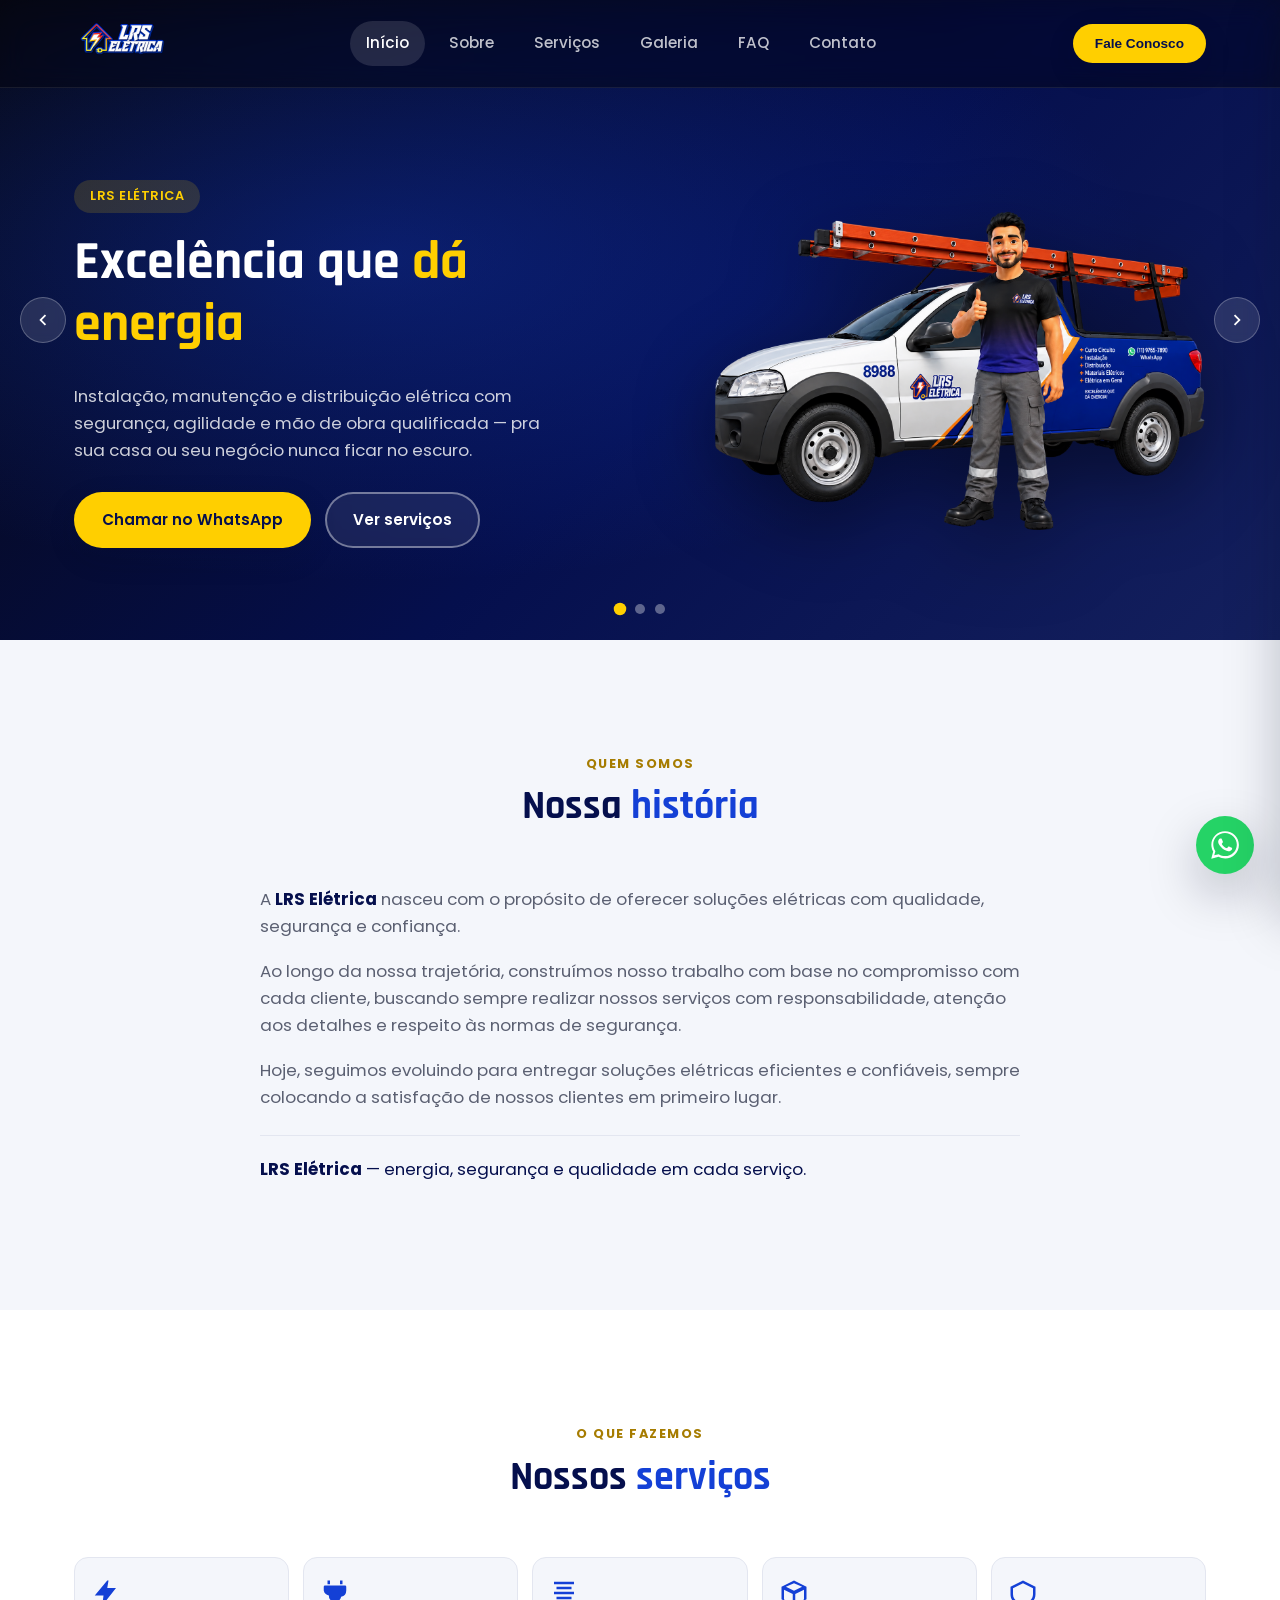
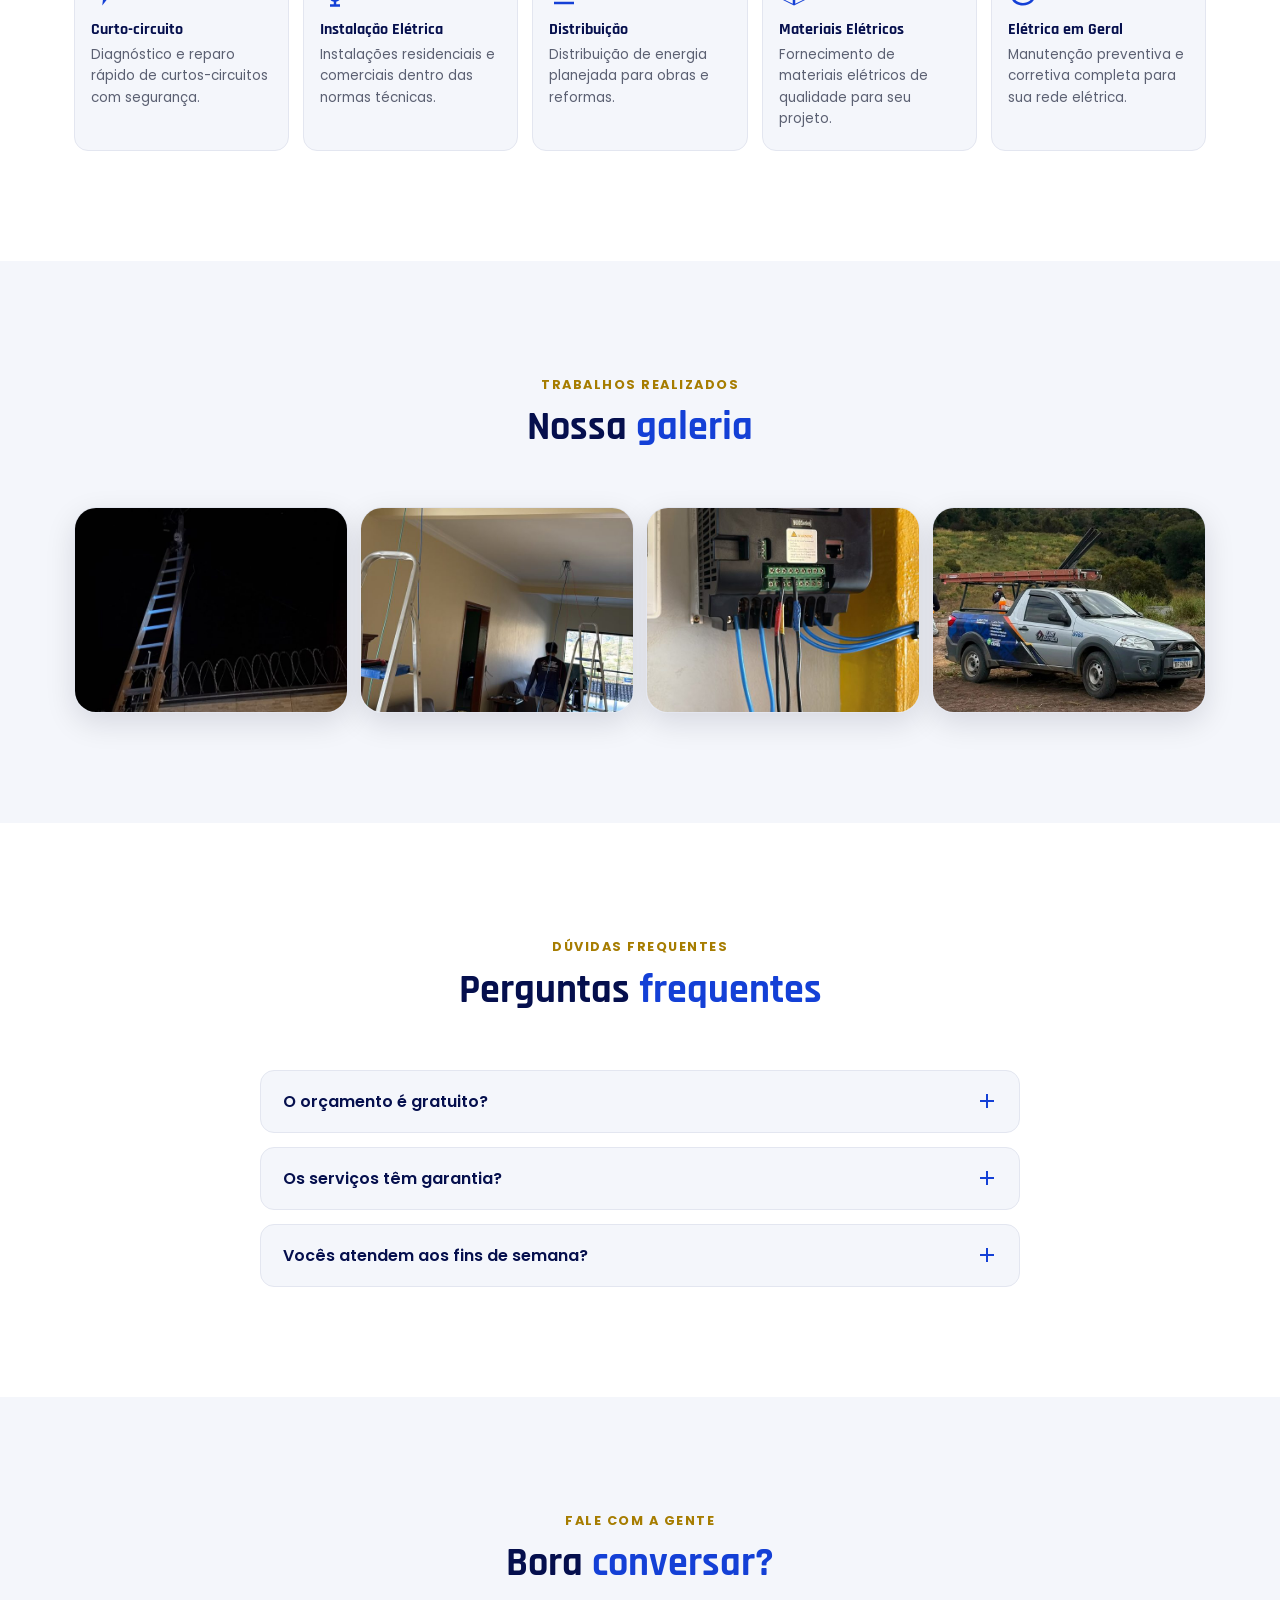
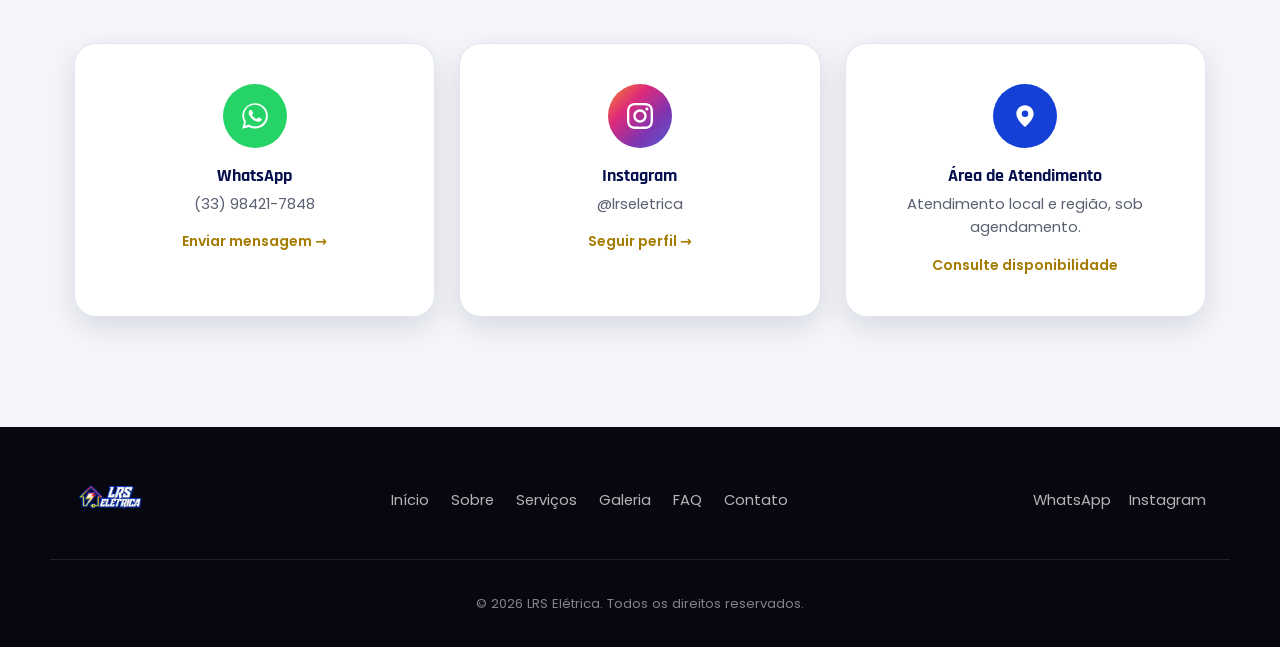
==== index.html @ 7931d1c9 "Site institucional LRS Elétrica" ====
<!DOCTYPE html>
<html lang="pt-BR">
<head>
<meta charset="UTF-8">
<meta name="viewport" content="width=device-width, initial-scale=1.0">
<title>LRS Elétrica — Instalações, Manutenção e Materiais Elétricos</title>
<meta name="description" content="LRS Elétrica: instalação, distribuição, manutenção e materiais elétricos com excelência e segurança. Atendimento residencial e comercial via WhatsApp.">
<link rel="icon" href="assets/favicon.png" type="image/png">
<link rel="apple-touch-icon" href="assets/favicon.png">
<link rel="preconnect" href="https://fonts.googleapis.com">
<link rel="preconnect" href="https://fonts.gstatic.com" crossorigin>
<link href="https://fonts.googleapis.com/css2?family=Poppins:wght@400;500;600;700;800&family=Rajdhani:wght@600;700&display=swap" rel="stylesheet">
<link rel="stylesheet" href="css/style.css">
</head>
<body>

<!-- ===== HEADER ===== -->
<header class="header" id="header">
  <div class="container header__inner">
    <a href="#inicio" class="brand" aria-label="LRS Elétrica — início">
      <img src="assets/logo.png" alt="LRS Elétrica" class="brand__logo-img" onerror="this.style.display='none'; this.nextElementSibling.style.display='flex'">
      <span class="brand__fallback">
        <span class="brand__fallback-icon" aria-hidden="true">
          <svg viewBox="0 0 24 24" width="22" height="22"><path fill="currentColor" d="M13 2 3 14h7l-1 8 11-14h-7l1-6z"/></svg>
        </span>
        <span class="brand__name">LRS <strong>ELÉTRICA</strong></span>
      </span>
    </a>

    <nav class="nav" id="nav">
      <ul class="nav__list">
        <li><a href="#inicio" class="nav__link active" data-nav>Início</a></li>
        <li><a href="#sobre" class="nav__link" data-nav>Sobre</a></li>
        <li><a href="#servicos" class="nav__link" data-nav>Serviços</a></li>
        <li><a href="#galeria" class="nav__link" data-nav>Galeria</a></li>
        <li><a href="#faq" class="nav__link" data-nav>FAQ</a></li>
        <li><a href="#contato" class="nav__link" data-nav>Contato</a></li>
      </ul>
    </nav>

    <div class="header__actions">
      <button class="btn btn--primary btn--sm" id="openContactPanel" type="button">Fale Conosco</button>
      <button class="hamburger" id="hamburger" aria-label="Abrir menu" aria-expanded="false" aria-controls="nav">
        <span></span><span></span><span></span>
      </button>
    </div>
  </div>
</header>

<!-- Overlay for mobile menu + contact panel -->
<div class="overlay" id="overlay"></div>

<!-- ===== CONTACT SLIDE PANEL ===== -->
<aside class="contact-panel" id="contactPanel" aria-hidden="true">
  <div class="contact-panel__header">
    <h3>Solicitar orçamento</h3>
    <button class="contact-panel__close" id="closeContactPanel" aria-label="Fechar">&times;</button>
  </div>

  <form class="contact-form" id="contactForm" novalidate>
    <p class="contact-form__hint">Preencha os dados abaixo. Ao enviar, vamos abrir o WhatsApp com sua mensagem pronta.</p>

    <div class="field">
      <label for="cf-nome">Nome</label>
      <input type="text" id="cf-nome" name="nome" placeholder="Seu nome completo" required>
      <span class="field__error">Informe seu nome.</span>
    </div>

    <div class="field">
      <label for="cf-email">E-mail</label>
      <input type="email" id="cf-email" name="email" placeholder="seuemail@exemplo.com" required>
      <span class="field__error">Informe um e-mail válido.</span>
    </div>

    <div class="field">
      <label for="cf-telefone">Telefone / WhatsApp</label>
      <input type="tel" id="cf-telefone" name="telefone" placeholder="(33) 9 9999-9999" required>
      <span class="field__error">Informe um telefone válido.</span>
    </div>

    <div class="field">
      <label for="cf-mensagem">Mensagem</label>
      <textarea id="cf-mensagem" name="mensagem" rows="4" placeholder="Conte rapidamente o que você precisa..." required></textarea>
      <span class="field__error">Escreva uma mensagem.</span>
    </div>

    <button type="submit" class="btn btn--primary btn--block">
      <svg viewBox="0 0 32 32" width="18" height="18" fill="currentColor"><path d="M16 .3C7.4.3.4 7.2.4 15.8c0 2.7.7 5.3 2.1 7.7L.3 31.7l8.4-2.2c2.3 1.3 4.9 1.9 7.6 1.9 8.6 0 15.6-6.9 15.6-15.5C31.9 7.2 24.9.3 16 .3zm0 28.4c-2.4 0-4.7-.6-6.8-1.9l-.5-.3-5 1.3 1.3-4.8-.3-.5c-1.4-2.2-2.1-4.7-2.1-7.3 0-7.1 5.8-12.9 13.4-12.9 3.6 0 6.9 1.4 9.5 3.9 2.5 2.5 4 5.9 4 9.4-.1 7.2-5.9 13.1-13.5 13.1zm7.3-9.7c-.4-.2-2.4-1.2-2.7-1.3-.4-.1-.6-.2-.9.2-.3.4-1 1.3-1.2 1.5-.2.3-.4.3-.8.1-.4-.2-1.6-.6-3.1-1.9-1.1-1-1.9-2.3-2.2-2.6-.2-.4 0-.6.2-.8.2-.2.4-.4.6-.7.2-.2.3-.4.4-.6.1-.3 0-.5 0-.7-.1-.2-.9-2.2-1.3-3-.3-.8-.7-.7-.9-.7h-.8c-.3 0-.7.1-1 .5-.4.4-1.4 1.3-1.4 3.2s1.4 3.7 1.6 4c.2.3 2.8 4.2 6.7 5.9.9.4 1.7.6 2.3.8.9.3 1.8.3 2.4.2.7-.1 2.4-1 2.7-1.9.3-.9.3-1.7.2-1.9-.1-.2-.3-.3-.7-.5z"/></svg>
      Enviar via WhatsApp
    </button>
  </form>
</aside>

<main>

  <!-- ===== HERO / CARROSSEL ===== -->
  <section class="hero" id="inicio">
    <div class="carousel" id="heroCarousel" data-autoplay="10000">
      <div class="carousel__track">

        <article class="slide is-active" data-slide>
          <div class="slide__bg slide__bg--1"></div>
          <div class="container slide__content">
            <div class="slide__text">
              <span class="tag">LRS Elétrica</span>
              <h1>Excelência que <span class="text-accent">dá energia</span></h1>
              <p>Instalação, manutenção e distribuição elétrica com segurança, agilidade e mão de obra qualificada — pra sua casa ou seu negócio nunca ficar no escuro.</p>
              <div class="slide__cta">
                <a href="https://wa.me/5533984217848?text=Ol%C3%A1%2C%20tudo%20bem%3F%20Gostaria%20de%20saber%20mais%20sobre%20os%20servi%C3%A7os%20ou%20solicitar%20um%20or%C3%A7amento." target="_blank" rel="noopener" class="btn btn--primary">Chamar no WhatsApp</a>
                <a href="#servicos" class="btn btn--ghost">Ver serviços</a>
              </div>
            </div>
            <div class="slide__mascot" id="mascot1">
              <img src="assets/mascote.png" alt="Eletricista mascote LRS Elétrica" class="mascot__img" onerror="this.style.display='none'; this.parentElement.classList.add('mascot--fallback')">
            </div>
          </div>
        </article>

        <article class="slide" data-slide>
          <div class="slide__bg slide__bg--2"></div>
          <div class="container slide__content">
            <div class="slide__text">
              <span class="tag">Instalação &amp; Reparo</span>
              <h1>Curto-circuito? <span class="text-accent">A gente resolve.</span></h1>
              <p>Diagnóstico rápido e instalação elétrica residencial e comercial dentro das normas técnicas, com segurança em primeiro lugar.</p>
              <div class="slide__cta">
                <a href="https://wa.me/5533984217848?text=Ol%C3%A1%2C%20tudo%20bem%3F%20Gostaria%20de%20saber%20mais%20sobre%20os%20servi%C3%A7os%20ou%20solicitar%20um%20or%C3%A7amento." target="_blank" rel="noopener" class="btn btn--primary">Falar com um eletricista</a>
                <a href="#sobre" class="btn btn--ghost">Conhecer a empresa</a>
              </div>
            </div>
            <div class="slide__mascot mascot--fallback" id="mascot2"></div>
          </div>
        </article>

        <article class="slide" data-slide>
          <div class="slide__bg slide__bg--3"></div>
          <div class="container slide__content">
            <div class="slide__text">
              <span class="tag">Materiais &amp; Distribuição</span>
              <h1>Tudo em <span class="text-accent">material elétrico</span></h1>
              <p>Fornecemos e instalamos materiais elétricos de qualidade, com distribuição eficiente para obras, reformas e manutenções.</p>
              <div class="slide__cta">
                <a href="https://wa.me/5533984217848?text=Ol%C3%A1%2C%20tudo%20bem%3F%20Gostaria%20de%20saber%20mais%20sobre%20os%20servi%C3%A7os%20ou%20solicitar%20um%20or%C3%A7amento." target="_blank" rel="noopener" class="btn btn--primary">Pedir orçamento</a>
                <a href="#contato" class="btn btn--ghost">Área de atendimento</a>
              </div>
            </div>
            <div class="slide__mascot mascot--fallback" id="mascot3"></div>
          </div>
        </article>

      </div>

      <button class="carousel__arrow carousel__arrow--prev" data-prev aria-label="Slide anterior">
        <svg viewBox="0 0 24 24" width="22" height="22"><path fill="currentColor" d="M15.4 7.4 14 6l-6 6 6 6 1.4-1.4L10.8 12z"/></svg>
      </button>
      <button class="carousel__arrow carousel__arrow--next" data-next aria-label="Próximo slide">
        <svg viewBox="0 0 24 24" width="22" height="22"><path fill="currentColor" d="M8.6 16.6 10 18l6-6-6-6-1.4 1.4L13.2 12z"/></svg>
      </button>

      <div class="carousel__dots" data-dots></div>
    </div>
  </section>

  <!-- ===== SOBRE ===== -->
  <section class="section" id="sobre">
    <div class="container">
      <div class="section__head">
        <span class="eyebrow">Quem somos</span>
        <h2>Nossa <span class="text-accent">história</span></h2>
      </div>

      <div class="history-block">
        <p>A <strong>LRS Elétrica</strong> nasceu com o propósito de oferecer soluções elétricas com qualidade, segurança e confiança.</p>
        <p>Ao longo da nossa trajetória, construímos nosso trabalho com base no compromisso com cada cliente, buscando sempre realizar nossos serviços com responsabilidade, atenção aos detalhes e respeito às normas de segurança.</p>
        <p>Hoje, seguimos evoluindo para entregar soluções elétricas eficientes e confiáveis, sempre colocando a satisfação de nossos clientes em primeiro lugar.</p>
        <p class="history-tagline"><strong>LRS Elétrica</strong> — energia, segurança e qualidade em cada serviço.</p>
      </div>

    </div>
  </section>

  <!-- ===== SERVIÇOS ===== -->
  <section class="section section--alt" id="servicos">
    <div class="container">
      <div class="section__head">
        <span class="eyebrow">O que fazemos</span>
        <h2>Nossos <span class="text-accent">serviços</span></h2>
      </div>

      <div class="services-grid">
        <div class="service-card">
          <div class="service-card__icon">
            <svg viewBox="0 0 24 24" width="26" height="26"><path fill="currentColor" d="M13 2 3 14h7l-1 8 11-14h-7l1-6z"/></svg>
          </div>
          <h3>Curto-circuito</h3>
          <p>Diagnóstico e reparo rápido de curtos-circuitos com segurança.</p>
        </div>

        <div class="service-card">
          <div class="service-card__icon">
            <svg viewBox="0 0 24 24" width="26" height="26"><path fill="currentColor" d="M6 2h2v3H6zm10 0h2v3h-2zM4 6h16a1 1 0 0 1 1 1v3a5 5 0 0 1-4.1 4.92A5 5 0 0 1 13 18.9V21h3v2H8v-2h3v-2.1a5 5 0 0 1-3.9-4.98A5 5 0 0 1 3 10V7a1 1 0 0 1 1-1z"/></svg>
          </div>
          <h3>Instalação Elétrica</h3>
          <p>Instalações residenciais e comerciais dentro das normas técnicas.</p>
        </div>

        <div class="service-card">
          <div class="service-card__icon">
            <svg viewBox="0 0 24 24" width="26" height="26"><path fill="currentColor" d="M4 3h16v2H4zm2 4h12v2H6zm-2 4h16v2H4zm2 4h12v2H6zm-2 4h16v2H4z"/></svg>
          </div>
          <h3>Distribuição</h3>
          <p>Distribuição de energia planejada para obras e reformas.</p>
        </div>

        <div class="service-card">
          <div class="service-card__icon">
            <svg viewBox="0 0 24 24" width="26" height="26"><path fill="currentColor" d="M12 2 2 7v10l10 5 10-5V7L12 2zm0 2.24L18.5 7 12 10.24 5.5 7 12 4.24zM4 9.3l7 3.5v7.87l-7-3.5V9.3zm9 11.37v-7.87l7-3.5v7.87l-7 3.5z"/></svg>
          </div>
          <h3>Materiais Elétricos</h3>
          <p>Fornecimento de materiais elétricos de qualidade para seu projeto.</p>
        </div>

        <div class="service-card">
          <div class="service-card__icon">
            <svg viewBox="0 0 24 24" width="26" height="26"><path fill="currentColor" d="M12 2 2 7v6c0 5 4 9 10 9s10-4 10-9V7l-10-5zm0 2.2 8 4V13c0 4-3.5 7-8 7s-8-3-8-7V8.2l8-4z"/></svg>
          </div>
          <h3>Elétrica em Geral</h3>
          <p>Manutenção preventiva e corretiva completa para sua rede elétrica.</p>
        </div>
      </div>
    </div>
  </section>

  <!-- ===== GALERIA ===== -->
  <section class="section" id="galeria">
    <div class="container">
      <div class="section__head">
        <span class="eyebrow">Trabalhos realizados</span>
        <h2>Nossa <span class="text-accent">galeria</span></h2>
      </div>

      <div class="gallery-grid">
        <div class="gallery-item">
          <img src="assets/services/curto-circuito.jpg" alt="Reparo de curto-circuito realizado pela LRS Elétrica" loading="lazy">
        </div>
        <div class="gallery-item">
          <img src="assets/services/instalacao.jpg" alt="Instalação elétrica residencial realizada pela LRS Elétrica" loading="lazy">
        </div>
        <div class="gallery-item">
          <img src="assets/services/materiais.jpg" alt="Materiais e componentes elétricos instalados pela LRS Elétrica" loading="lazy">
        </div>
        <div class="gallery-item">
          <img src="assets/services/distribuicao.jpg" alt="Viatura da LRS Elétrica em campo" loading="lazy">
        </div>
      </div>
    </div>
  </section>

  <!-- ===== FAQ ===== -->
  <section class="section section--alt" id="faq">
    <div class="container">
      <div class="section__head">
        <span class="eyebrow">Dúvidas frequentes</span>
        <h2>Perguntas <span class="text-accent">frequentes</span></h2>
      </div>

      <div class="faq-list">
        <div class="faq-item">
          <button class="faq-question" aria-expanded="false">
            <span>O orçamento é gratuito?</span>
            <span class="faq-icon" aria-hidden="true"></span>
          </button>
          <div class="faq-answer">
            <div class="faq-answer__inner">
              <p>Sim! Fazemos a avaliação e o orçamento sem nenhum custo e sem compromisso.</p>
            </div>
          </div>
        </div>

        <div class="faq-item">
          <button class="faq-question" aria-expanded="false">
            <span>Os serviços têm garantia?</span>
            <span class="faq-icon" aria-hidden="true"></span>
          </button>
          <div class="faq-answer">
            <div class="faq-answer__inner">
              <p>Sim! Todo serviço realizado pela LRS Elétrica sai com garantia.</p>
            </div>
          </div>
        </div>

        <div class="faq-item">
          <button class="faq-question" aria-expanded="false">
            <span>Vocês atendem aos fins de semana?</span>
            <span class="faq-icon" aria-hidden="true"></span>
          </button>
          <div class="faq-answer">
            <div class="faq-answer__inner">
              <p>Sim! Atendemos também aos sábados e domingos, mediante agendamento.</p>
            </div>
          </div>
        </div>
      </div>
    </div>
  </section>

  <!-- ===== CONTATO ===== -->
  <section class="section" id="contato">
    <div class="container">
      <div class="section__head">
        <span class="eyebrow">Fale com a gente</span>
        <h2>Bora <span class="text-accent">conversar?</span></h2>
      </div>

      <div class="contact-grid">
        <a href="https://wa.me/5533984217848?text=Ol%C3%A1%2C%20tudo%20bem%3F%20Gostaria%20de%20saber%20mais%20sobre%20os%20servi%C3%A7os%20ou%20solicitar%20um%20or%C3%A7amento." target="_blank" rel="noopener" class="contact-card">
          <span class="contact-card__icon contact-card__icon--whatsapp">
            <svg viewBox="0 0 32 32" width="26" height="26" fill="currentColor"><path d="M16 .3C7.4.3.4 7.2.4 15.8c0 2.7.7 5.3 2.1 7.7L.3 31.7l8.4-2.2c2.3 1.3 4.9 1.9 7.6 1.9 8.6 0 15.6-6.9 15.6-15.5C31.9 7.2 24.9.3 16 .3zm0 28.4c-2.4 0-4.7-.6-6.8-1.9l-.5-.3-5 1.3 1.3-4.8-.3-.5c-1.4-2.2-2.1-4.7-2.1-7.3 0-7.1 5.8-12.9 13.4-12.9 3.6 0 6.9 1.4 9.5 3.9 2.5 2.5 4 5.9 4 9.4-.1 7.2-5.9 13.1-13.5 13.1zm7.3-9.7c-.4-.2-2.4-1.2-2.7-1.3-.4-.1-.6-.2-.9.2-.3.4-1 1.3-1.2 1.5-.2.3-.4.3-.8.1-.4-.2-1.6-.6-3.1-1.9-1.1-1-1.9-2.3-2.2-2.6-.2-.4 0-.6.2-.8.2-.2.4-.4.6-.7.2-.2.3-.4.4-.6.1-.3 0-.5 0-.7-.1-.2-.9-2.2-1.3-3-.3-.8-.7-.7-.9-.7h-.8c-.3 0-.7.1-1 .5-.4.4-1.4 1.3-1.4 3.2s1.4 3.7 1.6 4c.2.3 2.8 4.2 6.7 5.9.9.4 1.7.6 2.3.8.9.3 1.8.3 2.4.2.7-.1 2.4-1 2.7-1.9.3-.9.3-1.7.2-1.9-.1-.2-.3-.3-.7-.5z"/></svg>
          </span>
          <h3>WhatsApp</h3>
          <p>(33) 98421-7848</p>
          <span class="contact-card__cta">Enviar mensagem →</span>
        </a>

        <a href="https://instagram.com/lrseletrica" target="_blank" rel="noopener" class="contact-card">
          <span class="contact-card__icon contact-card__icon--instagram">
            <svg viewBox="0 0 24 24" width="26" height="26" fill="currentColor"><path d="M12 0C8.74 0 8.333.015 7.053.072 5.775.132 4.905.333 4.14.63c-.789.306-1.459.717-2.126 1.384S.935 3.35.63 4.14C.333 4.905.131 5.775.072 7.053.012 8.333 0 8.74 0 12s.015 3.667.072 4.947c.06 1.277.261 2.148.558 2.913.306.788.717 1.459 1.384 2.126.667.666 1.336 1.079 2.126 1.384.766.296 1.636.499 2.913.558C8.333 23.988 8.74 24 12 24s3.667-.015 4.947-.072c1.277-.06 2.148-.262 2.913-.558.788-.306 1.459-.718 2.126-1.384.666-.667 1.079-1.335 1.384-2.126.296-.765.499-1.636.558-2.913.06-1.28.072-1.687.072-4.947s-.015-3.667-.072-4.947c-.06-1.277-.262-2.149-.558-2.913-.306-.789-.718-1.459-1.384-2.126C21.319 1.347 20.651.935 19.86.63c-.765-.297-1.636-.499-2.913-.558C15.667.012 15.26 0 12 0zm0 2.16c3.203 0 3.585.016 4.85.071 1.17.055 1.805.249 2.227.415.562.217.96.477 1.382.896.419.42.679.819.896 1.381.164.422.36 1.057.413 2.227.057 1.266.07 1.646.07 4.85s-.015 3.585-.074 4.85c-.061 1.17-.256 1.805-.421 2.227-.224.562-.479.96-.899 1.382-.419.419-.824.679-1.38.896-.42.164-1.065.36-2.235.413-1.274.057-1.649.07-4.859.07-3.211 0-3.586-.015-4.859-.074-1.171-.061-1.816-.256-2.236-.421-.569-.224-.96-.479-1.379-.899-.421-.419-.69-.824-.9-1.38-.165-.42-.359-1.065-.42-2.235-.045-1.26-.061-1.649-.061-4.844 0-3.196.016-3.586.061-4.861.061-1.17.255-1.814.42-2.234.21-.57.479-.96.9-1.381.419-.419.81-.689 1.379-.898.42-.166 1.051-.361 2.221-.421 1.275-.045 1.65-.06 4.859-.06l.045.03zm0 3.678c-3.405 0-6.162 2.76-6.162 6.162 0 3.405 2.76 6.162 6.162 6.162 3.405 0 6.162-2.76 6.162-6.162 0-3.405-2.76-6.162-6.162-6.162zM12 16c-2.21 0-4-1.79-4-4s1.79-4 4-4 4 1.79 4 4-1.79 4-4 4zm7.846-10.405c0 .795-.646 1.44-1.44 1.44-.795 0-1.44-.645-1.44-1.44 0-.794.646-1.439 1.44-1.439.793-.001 1.44.645 1.44 1.439z"/></svg>
          </span>
          <h3>Instagram</h3>
          <p>@lrseletrica</p>
          <span class="contact-card__cta">Seguir perfil →</span>
        </a>

        <div class="contact-card contact-card--info">
          <span class="contact-card__icon contact-card__icon--area">
            <svg viewBox="0 0 24 24" width="26" height="26" fill="currentColor"><path d="M12 2C7.6 2 4 5.6 4 10c0 5.4 6.8 11.2 7.4 11.7a1 1 0 0 0 1.2 0c.6-.5 7.4-6.3 7.4-11.7 0-4.4-3.6-8-8-8zm0 11a3 3 0 1 1 0-6 3 3 0 0 1 0 6z"/></svg>
          </span>
          <h3>Área de Atendimento</h3>
          <p>Atendimento local e região, sob agendamento.</p>
          <span class="contact-card__cta">Consulte disponibilidade</span>
        </div>
      </div>
    </div>
  </section>

</main>

<!-- ===== FOOTER ===== -->
<footer class="footer">
  <div class="container footer__inner">
    <a href="#inicio" class="brand brand--footer">
      <img src="assets/logo.png" alt="LRS Elétrica" class="brand__logo-img" onerror="this.style.display='none'; this.nextElementSibling.style.display='flex'">
      <span class="brand__fallback">
        <span class="brand__fallback-icon" aria-hidden="true">
          <svg viewBox="0 0 24 24" width="20" height="20"><path fill="currentColor" d="M13 2 3 14h7l-1 8 11-14h-7l1-6z"/></svg>
        </span>
        <span class="brand__name">LRS <strong>ELÉTRICA</strong></span>
      </span>
    </a>

    <nav class="footer__nav">
      <a href="#inicio">Início</a>
      <a href="#sobre">Sobre</a>
      <a href="#servicos">Serviços</a>
      <a href="#galeria">Galeria</a>
      <a href="#faq">FAQ</a>
      <a href="#contato">Contato</a>
    </nav>

    <div class="footer__social">
      <a href="https://wa.me/5533984217848?text=Ol%C3%A1%2C%20tudo%20bem%3F%20Gostaria%20de%20saber%20mais%20sobre%20os%20servi%C3%A7os%20ou%20solicitar%20um%20or%C3%A7amento." target="_blank" rel="noopener" aria-label="WhatsApp">WhatsApp</a>
      <a href="https://instagram.com/lrseletrica" target="_blank" rel="noopener" aria-label="Instagram">Instagram</a>
    </div>
  </div>
  <div class="footer__bottom">
    <p>&copy; <span id="year"></span> LRS Elétrica. Todos os direitos reservados.</p>
  </div>
</footer>

<!-- ===== FLOATING BUTTONS ===== -->
<a href="https://wa.me/5533984217848?text=Ol%C3%A1%2C%20tudo%20bem%3F%20Gostaria%20de%20saber%20mais%20sobre%20os%20servi%C3%A7os%20ou%20solicitar%20um%20or%C3%A7amento." target="_blank" rel="noopener" class="fab fab--whatsapp" aria-label="Falar no WhatsApp">
  <svg viewBox="0 0 32 32" width="28" height="28" fill="currentColor"><path d="M16 .3C7.4.3.4 7.2.4 15.8c0 2.7.7 5.3 2.1 7.7L.3 31.7l8.4-2.2c2.3 1.3 4.9 1.9 7.6 1.9 8.6 0 15.6-6.9 15.6-15.5C31.9 7.2 24.9.3 16 .3zm0 28.4c-2.4 0-4.7-.6-6.8-1.9l-.5-.3-5 1.3 1.3-4.8-.3-.5c-1.4-2.2-2.1-4.7-2.1-7.3 0-7.1 5.8-12.9 13.4-12.9 3.6 0 6.9 1.4 9.5 3.9 2.5 2.5 4 5.9 4 9.4-.1 7.2-5.9 13.1-13.5 13.1zm7.3-9.7c-.4-.2-2.4-1.2-2.7-1.3-.4-.1-.6-.2-.9.2-.3.4-1 1.3-1.2 1.5-.2.3-.4.3-.8.1-.4-.2-1.6-.6-3.1-1.9-1.1-1-1.9-2.3-2.2-2.6-.2-.4 0-.6.2-.8.2-.2.4-.4.6-.7.2-.2.3-.4.4-.6.1-.3 0-.5 0-.7-.1-.2-.9-2.2-1.3-3-.3-.8-.7-.7-.9-.7h-.8c-.3 0-.7.1-1 .5-.4.4-1.4 1.3-1.4 3.2s1.4 3.7 1.6 4c.2.3 2.8 4.2 6.7 5.9.9.4 1.7.6 2.3.8.9.3 1.8.3 2.4.2.7-.1 2.4-1 2.7-1.9.3-.9.3-1.7.2-1.9-.1-.2-.3-.3-.7-.5z"/></svg>
</a>

<button class="fab fab--top" id="backToTop" aria-label="Voltar ao topo">
  <svg viewBox="0 0 24 24" width="22" height="22" fill="currentColor"><path d="M12 6.5 5 13.5 6.4 15 12 9.3l5.6 5.7 1.4-1.5z"/></svg>
</button>

<script src="js/script.js?v=2"></script>
</body>
</html>
---- css/style.css ----
/* ============================================
   LRS ELÉTRICA — estilos
   ============================================ */

:root {
  --blue: #1440d6;
  --blue-dark: #081b7a;
  --blue-darker: #050f4d;
  --red: #ff4a1f;
  --red-dark: #d93312;
  --yellow: #ffcf00;
  --yellow-dark: #cc9a00;
  --yellow-text: #a67c00;
  --dark: #06070f;
  --dark-2: #0b1230;
  --light: #f4f6fb;
  --white: #ffffff;
  --text: #1a1d29;
  --text-muted: #5b6072;
  --border: #e3e6f0;

  --radius: 14px;
  --radius-lg: 22px;
  --shadow: 0 10px 30px rgba(6, 10, 35, .12);
  --shadow-lg: 0 20px 50px rgba(6, 10, 35, .25);

  --header-h: 88px;
  --font-head: 'Rajdhani', 'Poppins', system-ui, sans-serif;
  --font-body: 'Poppins', system-ui, -apple-system, sans-serif;
}

* { box-sizing: border-box; }
html {
  scroll-behavior: smooth;
  scroll-padding-top: calc(var(--header-h) + 12px);
  overflow-x: hidden;
}

body {
  margin: 0;
  font-family: var(--font-body);
  color: var(--text);
  background: var(--light);
  line-height: 1.6;
}

img { max-width: 100%; display: block; }
a { text-decoration: none; color: inherit; }
ul { list-style: none; margin: 0; padding: 0; }
h1, h2, h3 { font-family: var(--font-head); font-weight: 700; margin: 0 0 .5em; line-height: 1.15; }

.container {
  width: 100%;
  max-width: 1180px;
  margin: 0 auto;
  padding: 0 24px;
}

.text-accent { color: var(--blue); }

/* ---------- Buttons ---------- */
.btn {
  display: inline-flex;
  align-items: center;
  justify-content: center;
  gap: 8px;
  padding: 14px 26px;
  border-radius: 999px;
  font-weight: 600;
  font-size: .95rem;
  border: 2px solid transparent;
  cursor: pointer;
  transition: transform .18s ease, box-shadow .18s ease, background .18s ease, color .18s ease;
  white-space: nowrap;
}
.btn:hover { transform: translateY(-2px); }
.btn--primary { background: var(--yellow); color: var(--blue-darker); box-shadow: var(--shadow); }
.btn--primary:hover { background: var(--yellow-dark); }
.btn--ghost { background: rgba(255, 255, 255, .08); color: #fff; border-color: rgba(255, 255, 255, .4); backdrop-filter: blur(4px); }
.btn--ghost:hover { background: rgba(255, 255, 255, .18); }
.btn--outline { background: transparent; color: var(--blue); border-color: var(--blue); }
.btn--outline:hover { background: var(--blue); color: #fff; }
.btn--sm { padding: 10px 20px; font-size: .85rem; }
.btn--block { width: 100%; }

/* ---------- Header ---------- */
.header {
  position: fixed;
  top: 0; left: 0; right: 0;
  z-index: 500;
  height: var(--header-h);
  display: flex;
  align-items: center;
  background: rgba(6, 7, 15, .55);
  backdrop-filter: blur(14px) saturate(140%);
  -webkit-backdrop-filter: blur(14px) saturate(140%);
  border-bottom: 1px solid rgba(255, 255, 255, .08);
  transition: background .3s ease, box-shadow .3s ease;
}
.header.is-scrolled {
  background: rgba(6, 7, 15, .85);
  box-shadow: 0 4px 24px rgba(0, 0, 0, .3);
}

.header__inner { display: flex; align-items: center; justify-content: space-between; gap: 20px; }

.brand { display: flex; align-items: center; gap: 10px; height: 100%; }
.brand__logo-img { height: 64px; width: auto; max-width: 260px; object-fit: contain; flex-shrink: 0; }
.brand__fallback {
  display: none;
  align-items: center;
  gap: 10px;
}
.brand__fallback-icon {
  width: 40px; height: 40px;
  display: flex; align-items: center; justify-content: center;
  background: linear-gradient(135deg, var(--blue), var(--red));
  border-radius: 10px; color: var(--yellow);
  flex-shrink: 0;
}
.brand__name { font-family: var(--font-head); font-weight: 600; font-size: 1.15rem; letter-spacing: .5px; color: #fff; }
.brand__name strong { color: var(--yellow); font-weight: 800; }

.nav__list { display: flex; gap: 8px; }
.nav__link {
  display: inline-block;
  padding: 10px 16px;
  border-radius: 999px;
  color: rgba(255, 255, 255, .75);
  font-weight: 500;
  font-size: .95rem;
  transition: color .2s ease, background .2s ease;
}
.nav__link:hover { color: #fff; }
.nav__link.active { color: #fff; background: rgba(255, 255, 255, .12); }

.header__actions { display: flex; align-items: center; gap: 14px; }

.hamburger {
  display: none;
  flex-direction: column;
  justify-content: center;
  gap: 5px;
  width: 40px; height: 40px;
  background: none; border: none; cursor: pointer;
  padding: 0;
}
.hamburger span {
  display: block; width: 100%; height: 2px;
  background: #fff; border-radius: 2px;
  transition: transform .25s ease, opacity .25s ease;
}
.hamburger[aria-expanded="true"] span:nth-child(1) { transform: translateY(7px) rotate(45deg); }
.hamburger[aria-expanded="true"] span:nth-child(2) { opacity: 0; }
.hamburger[aria-expanded="true"] span:nth-child(3) { transform: translateY(-7px) rotate(-45deg); }

/* ---------- Overlay ---------- */
.overlay {
  position: fixed; inset: 0;
  background: rgba(4, 5, 12, .55);
  backdrop-filter: blur(2px);
  z-index: 600;
  opacity: 0; visibility: hidden;
  transition: opacity .3s ease, visibility .3s ease;
}
.overlay.is-active { opacity: 1; visibility: visible; }

/* ---------- Contact slide panel ---------- */
.contact-panel {
  position: fixed;
  top: 0; right: 0;
  width: min(420px, 92vw);
  height: 100%;
  background: #fff;
  z-index: 700;
  box-shadow: var(--shadow-lg);
  transform: translateX(100%);
  transition: transform .35s cubic-bezier(.4, 0, .2, 1);
  overflow-y: auto;
  padding: 26px 26px 40px;
}
.contact-panel.is-open { transform: translateX(0); }

.contact-panel__header { display: flex; align-items: center; justify-content: space-between; margin-bottom: 6px; }
.contact-panel__header h3 { font-size: 1.3rem; color: var(--blue-dark); }
.contact-panel__close {
  width: 36px; height: 36px; border-radius: 50%;
  border: none; background: var(--light);
  font-size: 1.4rem; line-height: 1; color: var(--text-muted);
  cursor: pointer; transition: background .2s ease, color .2s ease;
}
.contact-panel__close:hover { background: var(--border); color: var(--text); }

.contact-form__hint { color: var(--text-muted); font-size: .9rem; margin-bottom: 20px; }

.field { margin-bottom: 16px; }
.field label { display: block; font-size: .85rem; font-weight: 600; margin-bottom: 6px; color: var(--text); }
.field input, .field textarea {
  width: 100%;
  padding: 12px 14px;
  border: 1.5px solid var(--border);
  border-radius: 10px;
  font-family: var(--font-body);
  font-size: .95rem;
  color: var(--text);
  background: var(--light);
  transition: border-color .2s ease, box-shadow .2s ease;
  resize: vertical;
}
.field input:focus, .field textarea:focus {
  outline: none;
  border-color: var(--blue);
  box-shadow: 0 0 0 3px rgba(20, 64, 214, .15);
}
.field__error {
  display: none;
  color: var(--red-dark);
  font-size: .78rem;
  margin-top: 5px;
}
.field.is-invalid input, .field.is-invalid textarea { border-color: var(--red); }
.field.is-invalid .field__error { display: block; }

/* ---------- Hero / Carousel ---------- */
.hero { position: relative; margin-top: 0; }

.carousel { position: relative; width: 100%; height: 72vh; min-height: 420px; max-height: 640px; overflow: hidden; background: var(--dark); }
.carousel__track { position: relative; width: 100%; height: 100%; }

.slide {
  position: absolute; inset: 0;
  display: flex; align-items: center;
  opacity: 0; visibility: hidden;
  transition: opacity .7s ease;
  padding-top: var(--header-h);
}
.slide.is-active { opacity: 1; visibility: visible; z-index: 2; }

.slide__bg { position: absolute; inset: 0; z-index: -1; }
.slide__bg::after {
  content: ""; position: absolute; inset: 0;
  background: radial-gradient(ellipse at 30% 40%, rgba(20, 64, 214, .35), transparent 60%);
}
.slide__bg--1,
.slide__bg--2,
.slide__bg--3 { background: linear-gradient(135deg, var(--dark) 0%, var(--blue-darker) 55%, #14205e 100%); }

.slide__content {
  display: grid;
  grid-template-columns: 1.1fr .9fr;
  align-items: center;
  gap: 40px;
  width: 100%;
}

.slide__text { color: #fff; max-width: 560px; }
.tag {
  display: inline-block;
  padding: 6px 16px;
  border-radius: 999px;
  background: rgba(255, 207, 0, .15);
  color: var(--yellow);
  font-weight: 600;
  font-size: .8rem;
  letter-spacing: .5px;
  text-transform: uppercase;
  margin-bottom: 18px;
}
.slide__text h1 { font-size: clamp(2rem, 4.5vw, 3.4rem); }
.slide__text .text-accent { color: var(--yellow); }
.slide__text p { color: rgba(255, 255, 255, .8); font-size: 1.05rem; max-width: 480px; margin-bottom: 28px; }
.slide__cta { display: flex; gap: 14px; flex-wrap: wrap; }

.slide__mascot {
  position: relative;
  display: flex;
  align-items: flex-end;
  justify-content: center;
  height: 100%;
  max-height: 640px;
  perspective: 800px;
}
.mascot__img {
  max-height: 100%;
  width: auto;
  object-fit: contain;
  filter: drop-shadow(0 20px 40px rgba(0, 0, 0, .45));
  cursor: pointer;
  transition: transform .15s ease-out;
  will-change: transform;
  transform-style: preserve-3d;
}
.slide__mascot.is-bouncing .mascot__img { animation: mascotBounce .5s ease; }
@keyframes mascotBounce {
  0% { transform: scale(1) translateY(0); }
  35% { transform: scale(1.05) translateY(-18px); }
  60% { transform: scale(.98) translateY(4px); }
  100% { transform: scale(1) translateY(0); }
}

.mascot--fallback {
  width: 1px; height: 1px;
}

.carousel__arrow {
  position: absolute;
  top: 50%; transform: translateY(-50%);
  width: 46px; height: 46px;
  border-radius: 50%;
  background: rgba(255, 255, 255, .12);
  border: 1px solid rgba(255, 255, 255, .25);
  color: #fff;
  display: flex; align-items: center; justify-content: center;
  cursor: pointer;
  z-index: 5;
  backdrop-filter: blur(6px);
  transition: background .2s ease;
}
.carousel__arrow:hover { background: rgba(255, 255, 255, .25); }
.carousel__arrow--prev { left: 20px; }
.carousel__arrow--next { right: 20px; }

.carousel__dots {
  position: absolute;
  bottom: 26px; left: 50%; transform: translateX(-50%);
  display: flex; gap: 10px;
  z-index: 5;
}
.carousel__dots button {
  width: 10px; height: 10px;
  border-radius: 50%;
  background: rgba(255, 255, 255, .35);
  border: none; cursor: pointer;
  padding: 0;
  transition: background .2s ease, transform .2s ease;
}
.carousel__dots button.is-active { background: var(--yellow); transform: scale(1.25); }

/* ---------- Sections ---------- */
.section { padding: 110px 0; }
.section--alt { background: var(--white); }

.section__head { text-align: center; max-width: 640px; margin: 0 auto 56px; }
.eyebrow {
  display: inline-block;
  color: var(--yellow-text);
  font-weight: 700;
  letter-spacing: 1.5px;
  text-transform: uppercase;
  font-size: .8rem;
  margin-bottom: 10px;
}
.section__head h2 { font-size: clamp(1.7rem, 3.5vw, 2.5rem); color: var(--blue-darker); }

/* ---------- Sobre: história ---------- */
.history-block {
  max-width: 760px;
  margin: 0 auto;
  text-align: left;
}
.history-block p { color: var(--text-muted); font-size: 1.05rem; margin-bottom: 18px; }
.history-block p strong { color: var(--blue-darker); }
.history-tagline {
  margin-top: 24px;
  padding-top: 20px;
  border-top: 1px solid var(--border);
  color: var(--blue-darker) !important;
  font-size: 1.05rem !important;
}
.history-tagline strong { color: var(--yellow-text); }

/* ---------- Serviços ---------- */
.services-grid {
  display: grid;
  grid-template-columns: repeat(auto-fit, minmax(150px, 1fr));
  gap: 14px;
}
.service-card {
  background: var(--light);
  border: 1px solid var(--border);
  border-radius: var(--radius);
  padding: 20px 16px;
  transition: transform .2s ease, box-shadow .2s ease, background .2s ease;
}
.service-card:hover { transform: translateY(-6px); box-shadow: var(--shadow); background: #fff; }
.service-card__icon {
  display: flex; align-items: center; justify-content: center;
  width: fit-content;
  color: var(--blue);
  margin-bottom: 12px;
}
.service-card__icon svg { width: 30px; height: 30px; }
.service-card h3 { font-size: .98rem; color: var(--blue-darker); margin-bottom: 6px; }
.service-card p { color: var(--text-muted); font-size: .84rem; margin: 0; }

/* ---------- Galeria ---------- */
.gallery-grid {
  display: grid;
  grid-template-columns: repeat(auto-fit, minmax(140px, 1fr));
  gap: 12px;
}
@media (max-width: 480px) {
  .gallery-grid { gap: 10px; }
}
.gallery-item {
  border-radius: var(--radius-lg);
  overflow: hidden;
  border: 1px solid var(--border);
  box-shadow: var(--shadow);
  transition: transform .2s ease;
}
.gallery-item:hover { transform: translateY(-6px); }
.gallery-item img { width: 100%; aspect-ratio: 4 / 3; object-fit: cover; display: block; }

/* ---------- FAQ ---------- */
.faq-list {
  max-width: 760px;
  margin: 0 auto;
  display: flex;
  flex-direction: column;
  gap: 14px;
}
.faq-item {
  background: var(--light);
  border: 1px solid var(--border);
  border-radius: var(--radius);
  overflow: hidden;
}
.faq-question {
  width: 100%;
  display: flex;
  align-items: center;
  justify-content: space-between;
  gap: 16px;
  padding: 18px 22px;
  background: none;
  border: none;
  cursor: pointer;
  text-align: left;
  font-family: var(--font-body);
  font-weight: 600;
  font-size: 1rem;
  color: var(--blue-darker);
}
.faq-icon {
  position: relative;
  width: 20px; height: 20px;
  flex-shrink: 0;
}
.faq-icon::before, .faq-icon::after {
  content: "";
  position: absolute;
  top: 50%; left: 50%;
  background: var(--blue);
  transform: translate(-50%, -50%);
  transition: transform .25s ease, opacity .25s ease;
}
.faq-icon::before { width: 14px; height: 2px; }
.faq-icon::after { width: 2px; height: 14px; }
.faq-question[aria-expanded="true"] .faq-icon::after { transform: translate(-50%, -50%) rotate(90deg); opacity: 0; }

.faq-answer {
  display: grid;
  grid-template-rows: 0fr;
  transition: grid-template-rows .3s ease;
}
.faq-answer__inner { overflow: hidden; }
.faq-question[aria-expanded="true"] + .faq-answer { grid-template-rows: 1fr; }
.faq-answer p {
  margin: 0;
  padding: 0 22px 20px;
  color: var(--text-muted);
  font-size: .92rem;
}

/* ---------- Contato ---------- */
.contact-grid {
  display: grid;
  grid-template-columns: repeat(auto-fit, minmax(240px, 1fr));
  gap: 24px;
}
.contact-card {
  display: flex;
  flex-direction: column;
  align-items: center;
  text-align: center;
  background: #fff;
  border: 1px solid var(--border);
  border-radius: var(--radius-lg);
  padding: 40px 26px;
  box-shadow: var(--shadow);
  transition: transform .2s ease, box-shadow .2s ease;
}
.contact-card:hover { transform: translateY(-6px); box-shadow: var(--shadow-lg); }
.contact-card__icon {
  width: 64px; height: 64px;
  border-radius: 50%;
  display: flex; align-items: center; justify-content: center;
  color: #fff;
  margin-bottom: 18px;
}
.contact-card__icon--whatsapp { background: #25d366; }
.contact-card__icon--instagram { background: linear-gradient(135deg, #f58529, #dd2a7b, #8134af, #515bd4); }
.contact-card__icon--area { background: var(--blue); }
.contact-card h3 { font-size: 1.1rem; color: var(--blue-darker); margin-bottom: 6px; }
.contact-card p { color: var(--text-muted); font-size: .92rem; margin: 0 0 14px; }
.contact-card__cta { font-weight: 600; color: var(--yellow-text); font-size: .88rem; }
.contact-card--info { cursor: default; }

/* ---------- Footer ---------- */
.footer { background: var(--dark); color: rgba(255, 255, 255, .8); padding: 50px 0 0; }
.footer__inner {
  display: flex;
  flex-wrap: wrap;
  align-items: center;
  justify-content: space-between;
  gap: 24px;
  padding-bottom: 34px;
  border-bottom: 1px solid rgba(255, 255, 255, .1);
}
.brand--footer .brand__name { color: #fff; }
.brand--footer .brand__logo-img { height: 48px; }
.footer__nav { display: flex; gap: 22px; flex-wrap: wrap; }
.footer__nav a { color: rgba(255, 255, 255, .7); font-size: .92rem; transition: color .2s ease; }
.footer__nav a:hover { color: #fff; }
.footer__social { display: flex; gap: 18px; }
.footer__social a { color: rgba(255, 255, 255, .7); font-size: .92rem; transition: color .2s ease; }
.footer__social a:hover { color: var(--yellow); }
.footer__bottom { text-align: center; padding: 20px 0; font-size: .82rem; color: rgba(255, 255, 255, .5); }

/* ---------- Floating buttons ---------- */
.fab {
  position: fixed;
  right: 26px;
  width: 58px; height: 58px;
  border-radius: 50%;
  display: flex; align-items: center; justify-content: center;
  box-shadow: var(--shadow-lg);
  z-index: 400;
  cursor: pointer;
  border: none;
  transition: transform .2s ease, opacity .25s ease, visibility .25s ease;
}
.fab:hover { transform: translateY(-3px) scale(1.05); }

.fab--whatsapp {
  bottom: 26px;
  background: #25d366;
  color: #fff;
  animation: fabPulse 2.4s ease-in-out infinite;
}
@keyframes fabPulse {
  0%, 100% { box-shadow: 0 0 0 0 rgba(37, 211, 102, .5), var(--shadow-lg); }
  50% { box-shadow: 0 0 0 10px rgba(37, 211, 102, 0), var(--shadow-lg); }
}

.fab--top {
  bottom: 98px;
  background: var(--blue);
  color: #fff;
  opacity: 0;
  visibility: hidden;
  transform: translateY(10px);
}
.fab--top.is-visible { opacity: 1; visibility: visible; transform: translateY(0); }

/* ---------- Responsive ---------- */
@media (max-width: 900px) {
  .slide__content { grid-template-columns: 1fr; text-align: center; }
  .slide__text { max-width: 100%; margin: 0 auto; }
  .slide { align-items: center; padding-top: calc(var(--header-h) + 12px); padding-bottom: 46px; }
  .tag { margin-bottom: 10px; }
  .slide__text h1 { font-size: clamp(1.5rem, 6vw, 3.4rem); margin-bottom: .4em; }
  .slide__text p { font-size: .95rem; margin-bottom: 16px; }
  .slide__cta { justify-content: center; gap: 10px; }
  .slide__cta .btn { padding: 11px 20px; font-size: .88rem; }
  .slide__mascot { order: -1; height: 26vh; max-height: 210px; }
  .mascot__img { max-height: 24vh; }
  .slide__mascot.mascot--fallback { height: 0; max-height: 0; }
  .carousel { min-height: 660px; }
}

@media (max-width: 760px) {
  .nav {
    position: fixed;
    top: var(--header-h); right: 0;
    width: min(300px, 80vw); height: calc(100% - var(--header-h));
    background: var(--dark-2);
    transform: translateX(100%);
    transition: transform .3s ease;
    z-index: 650;
    padding: 30px 10px;
  }
  .nav.is-open { transform: translateX(0); }
  .nav__list { flex-direction: column; gap: 4px; }
  .nav__link { display: block; padding: 14px 18px; }

  .hamburger { display: flex; }
  .brand__name { font-size: .95rem; white-space: nowrap; }
  .brand__logo-img { height: 48px; }
  .header__actions { gap: 10px; }

  .section { padding: 70px 0; }

  .fab { width: 52px; height: 52px; right: 18px; }
  .fab--top { bottom: 88px; }
  .fab--whatsapp { bottom: 20px; }
}

@media (max-width: 480px) {
  .carousel__arrow { width: 36px; height: 36px; }
  .carousel__arrow--prev { left: 8px; }
  .carousel__arrow--next { right: 8px; }
  .slide__text { padding: 0 26px; }
}
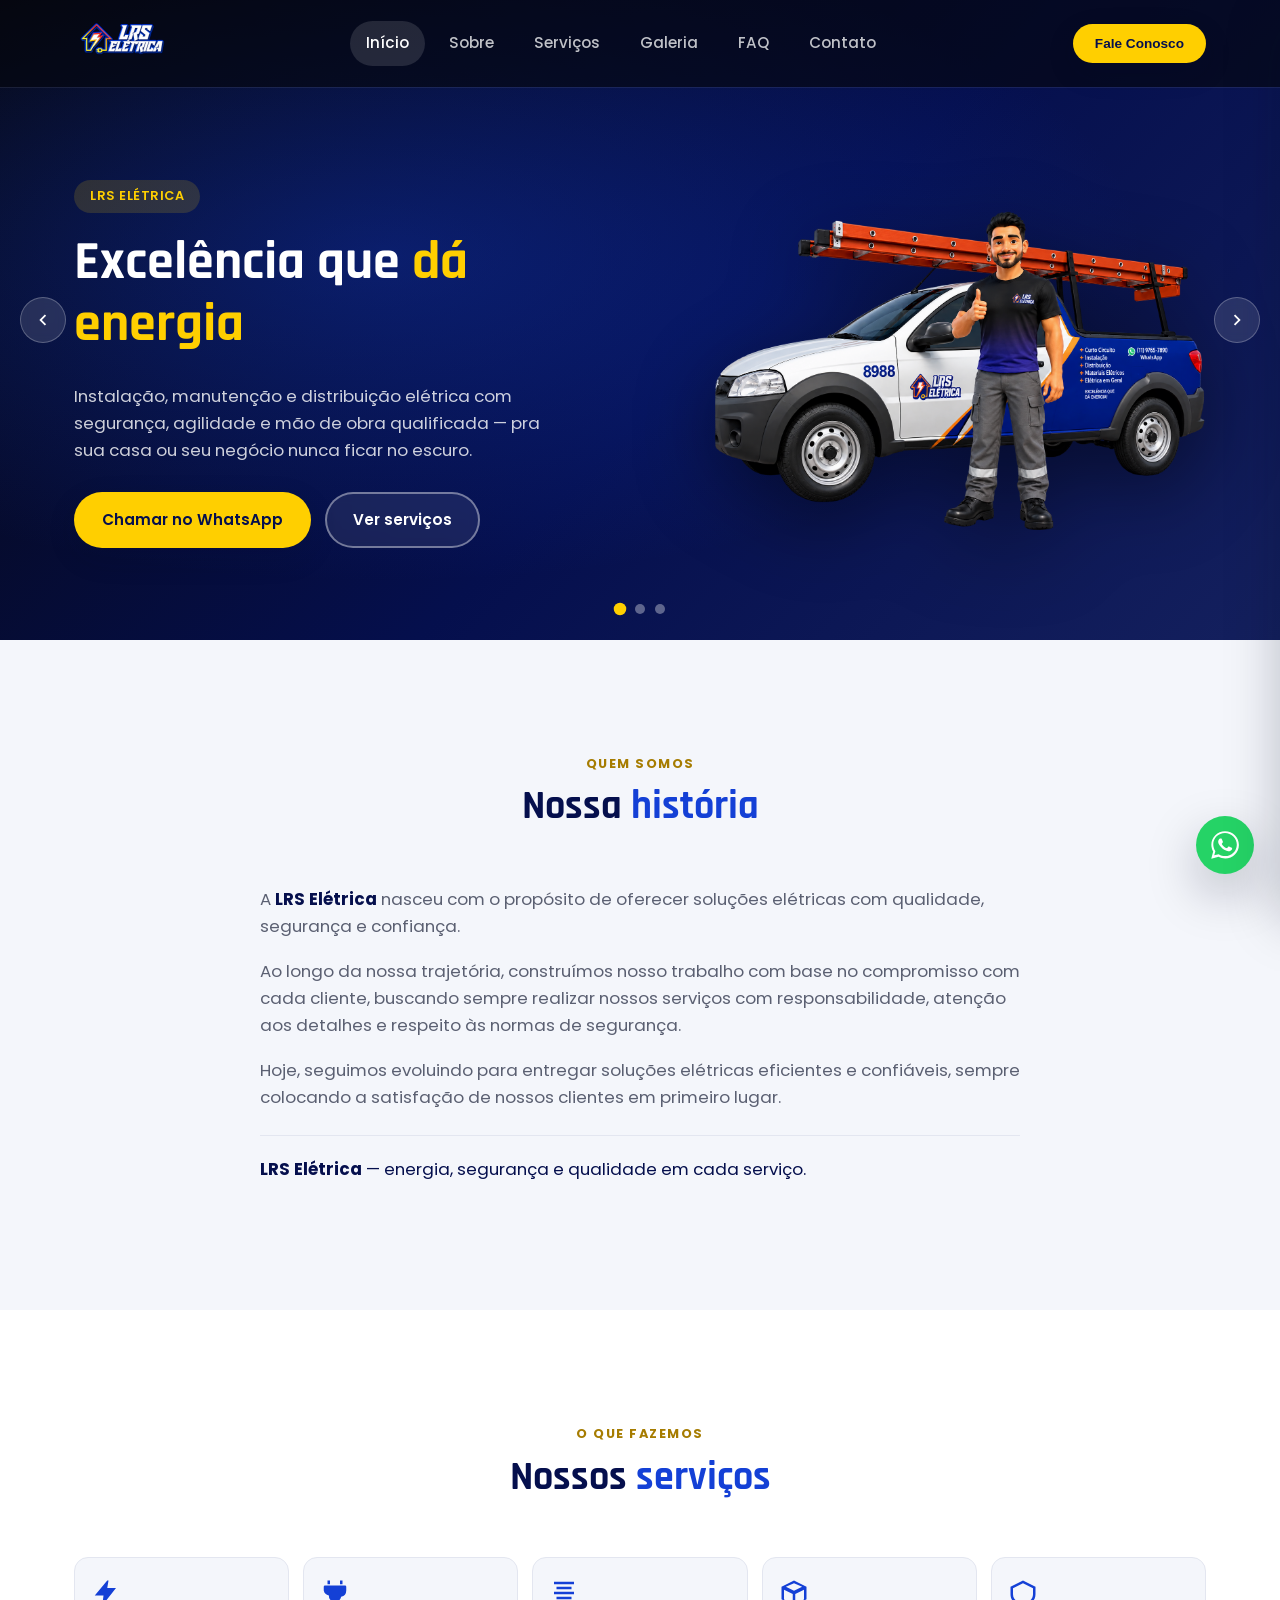
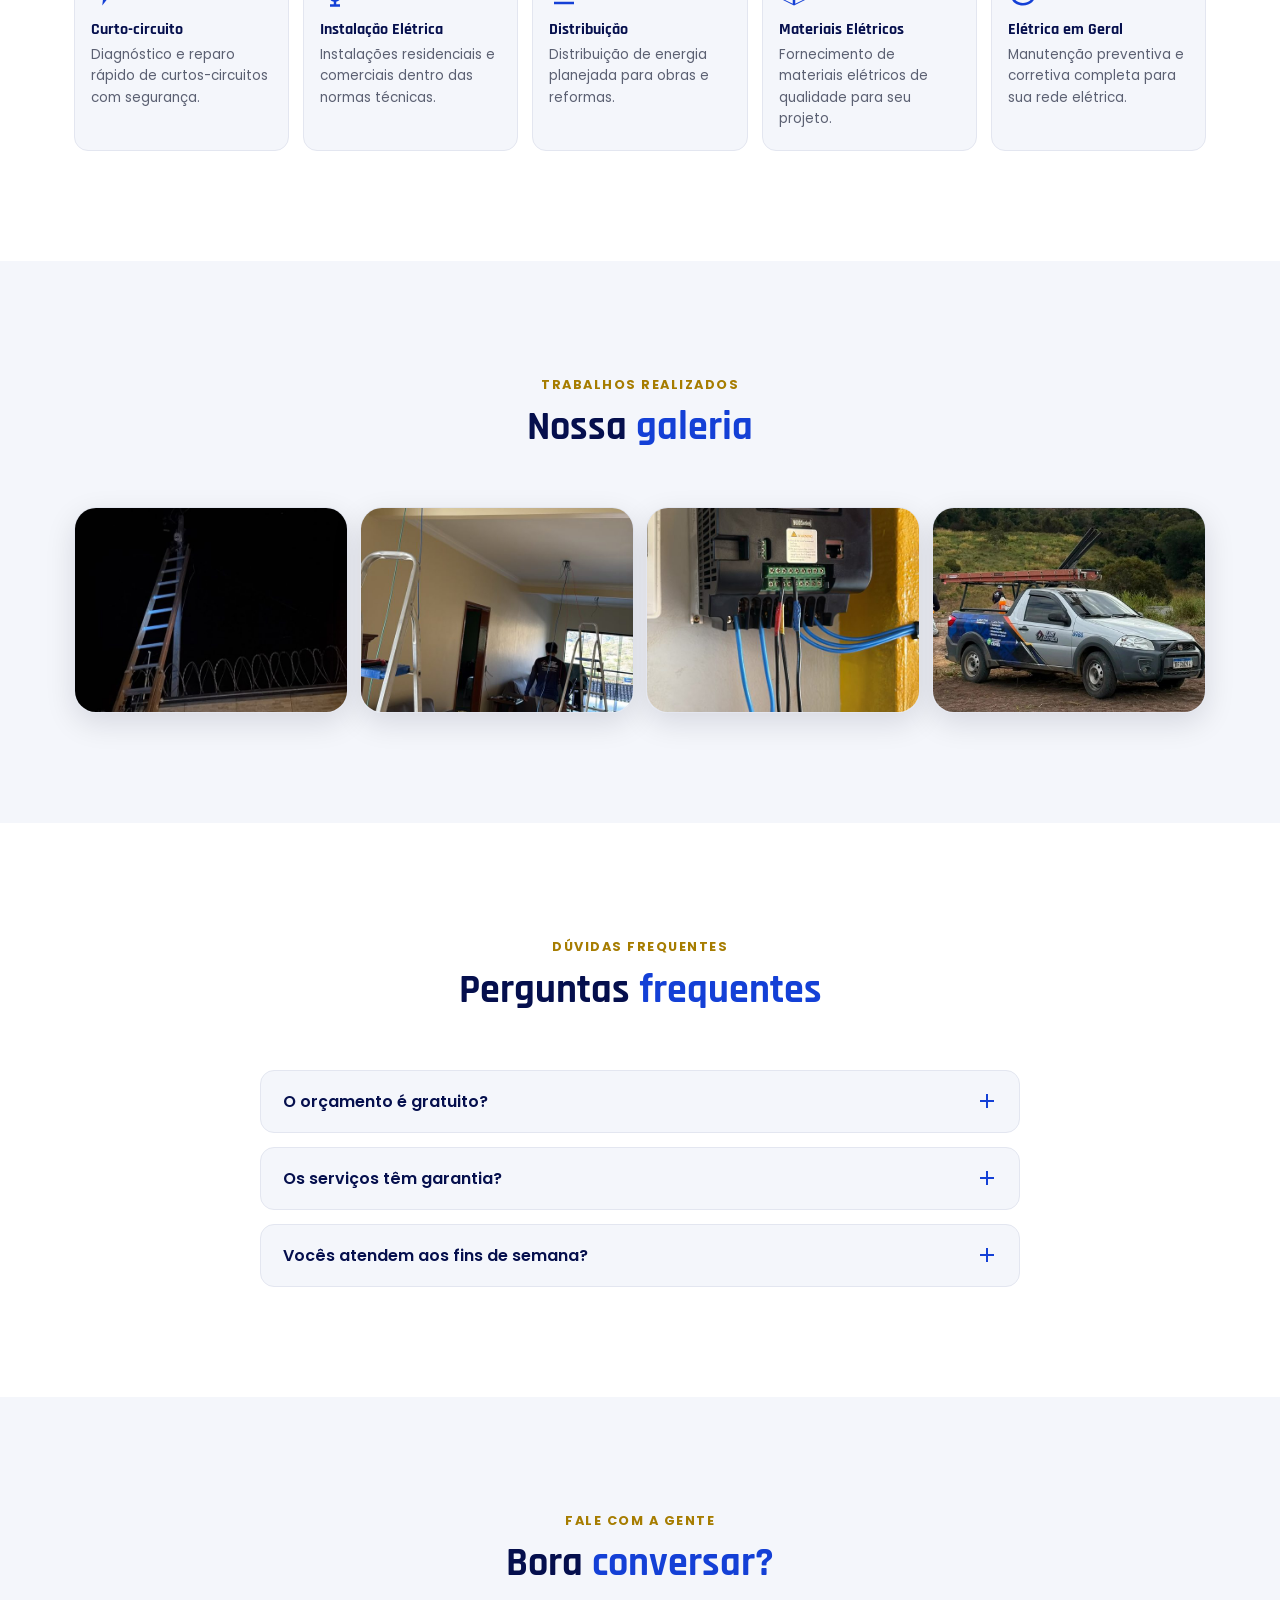
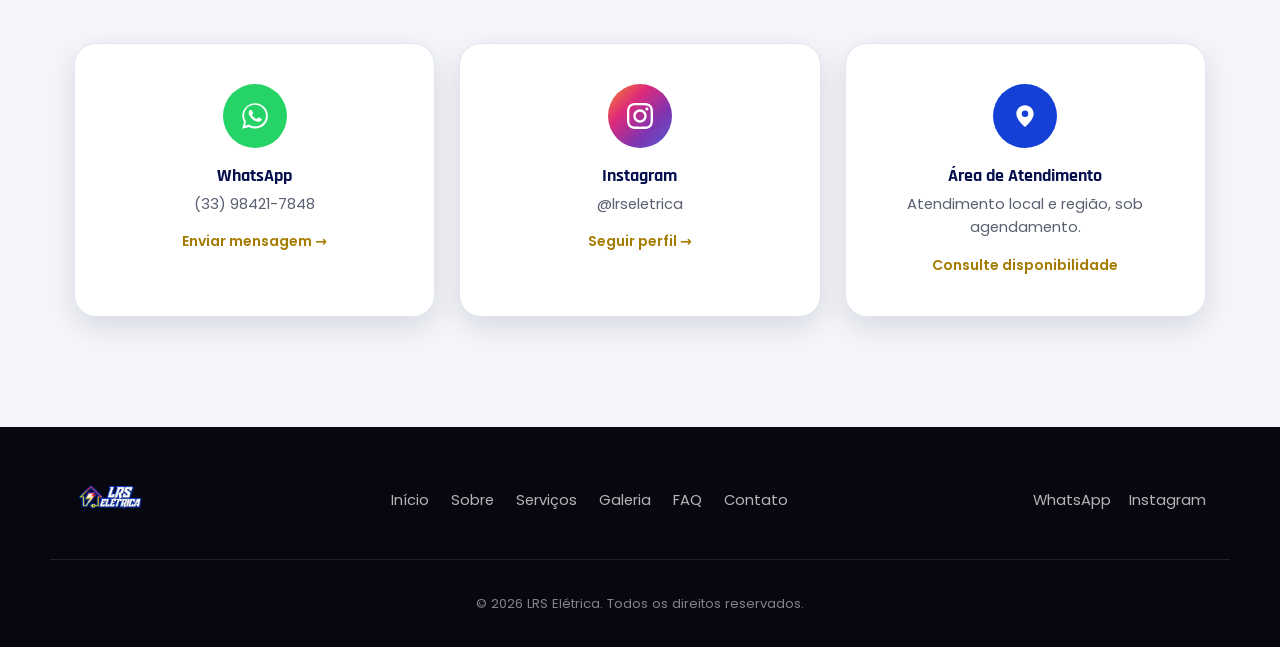
==== commit 32191930: "Adicionar robots.txt, sitemap.xml e meta tags Open Graph para SEO" ====
--- a/index.html
+++ b/index.html
@@ -5,6 +5,15 @@
 <meta name="viewport" content="width=device-width, initial-scale=1.0">
 <title>LRS Elétrica — Instalações, Manutenção e Materiais Elétricos</title>
 <meta name="description" content="LRS Elétrica: instalação, distribuição, manutenção e materiais elétricos com excelência e segurança. Atendimento residencial e comercial via WhatsApp.">
+<link rel="canonical" href="https://lrseletrica.com.br/">
+<meta property="og:type" content="website">
+<meta property="og:site_name" content="LRS Elétrica">
+<meta property="og:title" content="LRS Elétrica — Instalações, Manutenção e Materiais Elétricos">
+<meta property="og:description" content="Instalação, distribuição, manutenção e materiais elétricos com excelência e segurança. Atendimento residencial e comercial via WhatsApp.">
+<meta property="og:url" content="https://lrseletrica.com.br/">
+<meta property="og:image" content="https://lrseletrica.com.br/assets/favicon.png">
+<meta property="og:locale" content="pt_BR">
+<meta name="twitter:card" content="summary">
 <link rel="icon" href="assets/favicon.png" type="image/png">
 <link rel="apple-touch-icon" href="assets/favicon.png">
 <link rel="preconnect" href="https://fonts.googleapis.com">
@@ -128,7 +137,9 @@
                 <a href="#sobre" class="btn btn--ghost">Conhecer a empresa</a>
               </div>
             </div>
-            <div class="slide__mascot mascot--fallback" id="mascot2"></div>
+            <div class="slide__mascot" id="mascot2">
+              <img src="assets/mascoteferramentas.png" alt="Mascote LRS Elétrica com ferramentas" class="mascot__img" onerror="this.style.display='none'; this.parentElement.classList.add('mascot--fallback')">
+            </div>
           </div>
         </article>
 
@@ -144,7 +155,9 @@
                 <a href="#contato" class="btn btn--ghost">Área de atendimento</a>
               </div>
             </div>
-            <div class="slide__mascot mascot--fallback" id="mascot3"></div>
+            <div class="slide__mascot" id="mascot3">
+              <img src="assets/mascotepiscando.png" alt="Mascote LRS Elétrica piscando o olho" class="mascot__img" onerror="this.style.display='none'; this.parentElement.classList.add('mascot--fallback')">
+            </div>
           </div>
         </article>
 
--- a/css/style.css
+++ b/css/style.css
@@ -91,15 +91,22 @@
   height: var(--header-h);
   display: flex;
   align-items: center;
-  background: rgba(6, 7, 15, .55);
-  backdrop-filter: blur(14px) saturate(140%);
-  -webkit-backdrop-filter: blur(14px) saturate(140%);
   border-bottom: 1px solid rgba(255, 255, 255, .08);
-  transition: background .3s ease, box-shadow .3s ease;
+  transition: box-shadow .3s ease;
+}
+.header::before {
+  content: "";
+  position: absolute;
+  inset: 0;
+  z-index: -1;
+  background: rgba(6, 7, 15, .65);
+  transition: background .3s ease;
 }
 .header.is-scrolled {
+  box-shadow: 0 4px 24px rgba(0, 0, 0, .3);
+}
+.header.is-scrolled::before {
   background: rgba(6, 7, 15, .85);
-  box-shadow: 0 4px 24px rgba(0, 0, 0, .3);
 }
 
 .header__inner { display: flex; align-items: center; justify-content: space-between; gap: 20px; }
@@ -157,8 +164,7 @@
 /* ---------- Overlay ---------- */
 .overlay {
   position: fixed; inset: 0;
-  background: rgba(4, 5, 12, .55);
-  backdrop-filter: blur(2px);
+  background: rgba(4, 5, 12, .4);
   z-index: 600;
   opacity: 0; visibility: hidden;
   transition: opacity .3s ease, visibility .3s ease;
@@ -291,6 +297,8 @@
   transform-style: preserve-3d;
 }
 .slide__mascot.is-bouncing .mascot__img { animation: mascotBounce .5s ease; }
+#mascot2, #mascot3 { align-items: center; }
+#mascot2 .mascot__img, #mascot3 .mascot__img { max-height: 72%; }
 @keyframes mascotBounce {
   0% { transform: scale(1) translateY(0); }
   35% { transform: scale(1.05) translateY(-18px); }
@@ -574,17 +582,17 @@
   .slide__text p { font-size: .95rem; margin-bottom: 16px; }
   .slide__cta { justify-content: center; gap: 10px; }
   .slide__cta .btn { padding: 11px 20px; font-size: .88rem; }
-  .slide__mascot { order: -1; height: 26vh; max-height: 210px; }
-  .mascot__img { max-height: 24vh; }
+  .slide__mascot { order: -1; height: 32vh; max-height: 260px; align-items: center; }
+  .mascot__img { max-height: 30vh; }
   .slide__mascot.mascot--fallback { height: 0; max-height: 0; }
-  .carousel { min-height: 660px; }
+  .carousel { min-height: 710px; }
 }
 
 @media (max-width: 760px) {
   .nav {
     position: fixed;
     top: var(--header-h); right: 0;
-    width: min(300px, 80vw); height: calc(100% - var(--header-h));
+    width: min(300px, 80vw); height: calc(100vh - var(--header-h));
     background: var(--dark-2);
     transform: translateX(100%);
     transition: transform .3s ease;
